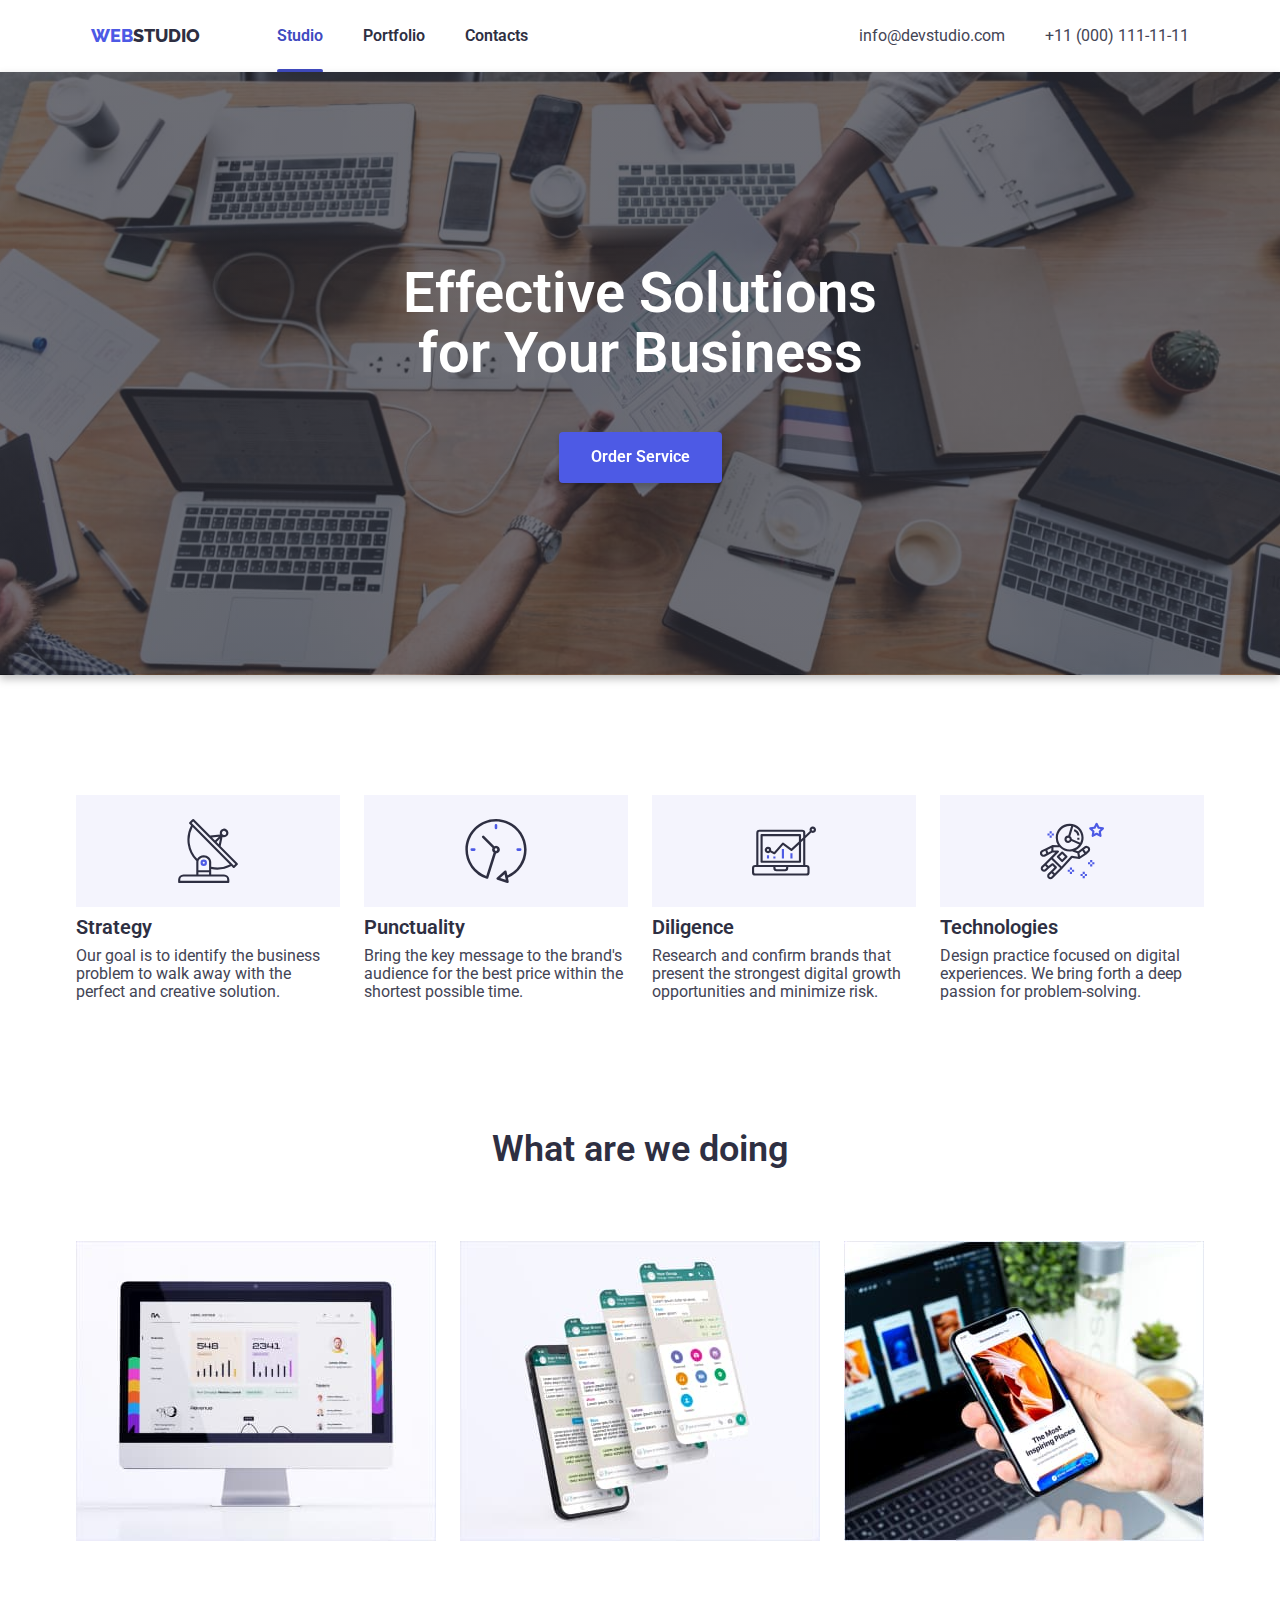
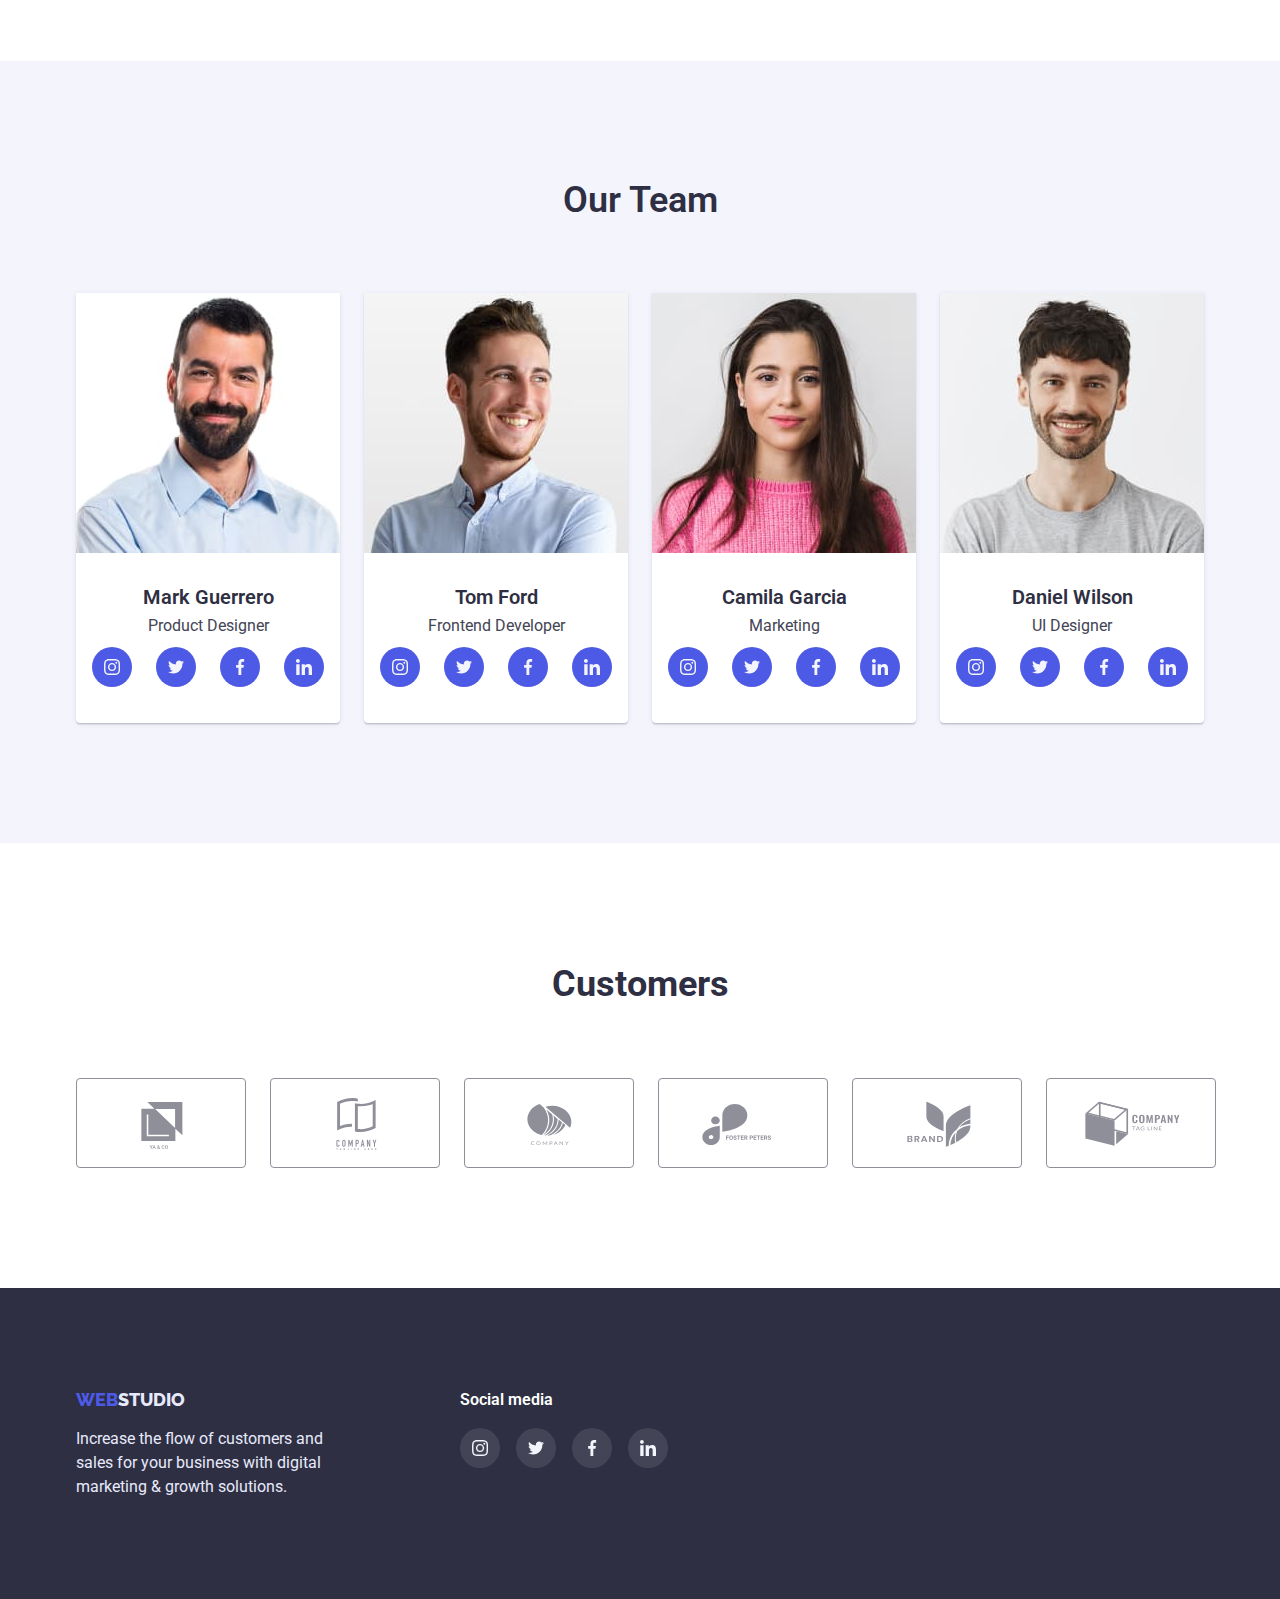
==== index.html @ 03079694 "copy HW5" ====
<!DOCTYPE html>
<html lang="en">
  <head>
    <meta charset="UTF-8" />
    <meta http-equiv="X-UA-Compatible" content="IE=edge" />
    <meta name="viewport" content="width=device-width, initial-scale=1.0" />
    <title>GoIT-HW</title>
    <link rel="stylesheet" href="./css/normalize.css" />
    <link rel="preconnect" href="https://fonts.googleapis.com" />
    <link rel="preconnect" href="https://fonts.gstatic.com" crossorigin />
    <link
      href="https://fonts.googleapis.com/css2?family=Raleway:wght@700&family=Roboto:wght@400;500;700;900&display=swap"
      rel="stylesheet"
    />
    <link rel="stylesheet" href="./css/styles.css" />
  </head>
  <body>
    <header class="header">
      <div class="container main-nav">
        <nav class="header-nav">
          <a class="webstudio link" href="./index.html"
            ><span class="web">web</span>studio</a
          >
          <ul class="menu list">
            <li>
              <a class="menu-item link current-page" href="./index.html"
                >Studio</a
              >
            </li>
            <li>
              <a class="menu-item link" href="./portfolio.html">Portfolio</a>
            </li>
            <li>
              <a class="menu-item link" href="">Contacts</a>
            </li>
          </ul>
        </nav>
        <div class="header-container">
          <ul class="contacts list">
            <li>
              <a class="contact link" href="mailto:info@devstudio.com"
                >info@devstudio.com</a
              >
            </li>
            <li>
              <a class="contact link" href="tel:+110001111111"
                >+11 (000) 111-11-11</a
              >
            </li>
          </ul>
        </div>
      </div>
    </header>
    <main>
      <section class="section primary-section">
        <div class="container">
          <div class="primary-section-container">
            <h1 class="primary-title">Effective Solutions for Your Business</h1>
            <button class="primary-btn" type="button" data-modal-open>
              Order Service
            </button>
          </div>
        </div>
      </section>

      <section class="section advantages-section">
        <div class="container">
          <h2 class="visually-hidden">Advantages</h2>
          <ul class="advantages list">
            <li class="advantages-item strategy">
              <svg class="svg-icon">
                <use href="./images/symbol-defs.svg#icon-antenna-1"></use>
              </svg>
              <h3 class="section-title">Strategy</h3>
              <p class="paragraph">
                Our goal is to identify the business problem to walk away with
                the perfect and creative solution.
              </p>
            </li>
            <li class="advantages-item punctuality">
              <svg class="svg-icon">
                <use href="./images/symbol-defs.svg#icon-clock-1"></use>
              </svg>
              <h3 class="section-title">Punctuality</h3>
              <p class="paragraph">
                Bring the key message to the brand's audience for the best price
                within the shortest possible time.
              </p>
            </li>
            <li class="advantages-item diligence">
              <svg class="svg-icon">
                <use href="./images/symbol-defs.svg#icon-diagram-1"></use>
              </svg>
              <h3 class="section-title">Diligence</h3>
              <p class="paragraph">
                Research and confirm brands that present the strongest digital
                growth opportunities and minimize risk.
              </p>
            </li>
            <li class="advantages-item technologies">
              <svg class="svg-icon">
                <use href="./images/symbol-defs.svg#icon-astronaut-1"></use>
              </svg>
              <h3 class="section-title">Technologies</h3>
              <p class="paragraph">
                Design practice focused on digital experiences. We bring forth a
                deep passion for problem-solving.
              </p>
            </li>
          </ul>
        </div>
      </section>
      <section class="section work-section">
        <div class="container">
          <h2 class="secondary-title">What are we doing</h2>
          <ul class="work list">
            <li>
              <img src="./images/1.jpg" alt="sites" width="360" />
            </li>
            <li>
              <img src="./images/2.jpg" alt="apps" width="360" />
            </li>
            <li>
              <img src="./images/3.jpg" alt="design" width="360" />
            </li>
          </ul>
        </div>
      </section>
      <section class="section team-section">
        <div class="container">
          <h2 class="secondary-title">Our Team</h2>
          <ul class="team list">
            <li class="team-item">
              <img src="./images/mark4.jpg" alt="Mark Guerrero" width="264" />
              <div class="team-info">
                <h3 class="teammate">Mark Guerrero</h3>
                <p class="paragraph">Product Designer</p>
                <ul class="social-media list">
                  <li class="social-media-item">
                    <a href="" class="social-link">
                      <svg class="svg-social-media">
                        <use
                          href="./images/symbol-defs.svg#icon-instagram-1"
                        ></use>
                      </svg>
                    </a>
                  </li>
                  <li class="social-media-item">
                    <a href="" class="social-link">
                      <svg class="svg-social-media">
                        <use
                          href="./images/symbol-defs.svg#icon-twitter-1"
                        ></use>
                      </svg>
                    </a>
                  </li>
                  <li class="social-media-item">
                    <a href="" class="social-link">
                      <svg class="svg-social-media">
                        <use
                          href="./images/symbol-defs.svg#icon-facebook-1"
                        ></use>
                      </svg>
                    </a>
                  </li>
                  <li class="social-media-item">
                    <a href="" class="social-link">
                      <svg class="svg-social-media">
                        <use
                          href="./images/symbol-defs.svg#icon-linkedin-1"
                        ></use>
                      </svg>
                    </a>
                  </li>
                </ul>
              </div>
            </li>
            <li class="team-item">
              <img src="./images/ford3.jpg" alt="Tom Ford" width="264" />
              <div class="team-info">
                <h3 class="teammate">Tom Ford</h3>
                <p class="paragraph">Frontend Developer</p>
                <ul class="social-media list">
                  <li class="social-media-item">
                    <a href="" class="social-link">
                      <svg class="svg-social-media">
                        <use
                          href="./images/symbol-defs.svg#icon-instagram-1"
                        ></use>
                      </svg>
                    </a>
                  </li>
                  <li class="social-media-item">
                    <a href="" class="social-link">
                      <svg class="svg-social-media">
                        <use
                          href="./images/symbol-defs.svg#icon-twitter-1"
                        ></use>
                      </svg>
                    </a>
                  </li>
                  <li class="social-media-item">
                    <a href="" class="social-link">
                      <svg class="svg-social-media">
                        <use
                          href="./images/symbol-defs.svg#icon-facebook-1"
                        ></use>
                      </svg>
                    </a>
                  </li>
                  <li class="social-media-item">
                    <a href="" class="social-link">
                      <svg class="svg-social-media">
                        <use
                          href="./images/symbol-defs.svg#icon-linkedin-1"
                        ></use>
                      </svg>
                    </a>
                  </li>
                </ul>
              </div>
            </li>
            <li class="team-item">
              <img src="./images/camila1.jpg" alt="Camila Garcia" width="264" />
              <div class="team-info">
                <h3 class="teammate">Camila Garcia</h3>
                <p class="paragraph">Marketing</p>
                <ul class="social-media list">
                  <li class="social-media-item">
                    <a href="" class="social-link">
                      <svg class="svg-social-media">
                        <use
                          href="./images/symbol-defs.svg#icon-instagram-1"
                        ></use>
                      </svg>
                    </a>
                  </li>
                  <li class="social-media-item">
                    <a href="" class="social-link">
                      <svg class="svg-social-media">
                        <use
                          href="./images/symbol-defs.svg#icon-twitter-1"
                        ></use>
                      </svg>
                    </a>
                  </li>
                  <li class="social-media-item">
                    <a href="" class="social-link">
                      <svg class="svg-social-media">
                        <use
                          href="./images/symbol-defs.svg#icon-facebook-1"
                        ></use>
                      </svg>
                    </a>
                  </li>
                  <li class="social-media-item">
                    <a href="" class="social-link">
                      <svg class="svg-social-media">
                        <use
                          href="./images/symbol-defs.svg#icon-linkedin-1"
                        ></use>
                      </svg>
                    </a>
                  </li>
                </ul>
              </div>
            </li>
            <li class="team-item">
              <img src="./images/daniel2.jpg" alt="Daniel Wilson" width="264" />
              <div class="team-info">
                <h3 class="teammate">Daniel Wilson</h3>
                <p class="paragraph">UI Designer</p>
                <ul class="social-media list">
                  <li class="social-media-item">
                    <a href="" class="social-link">
                      <svg class="svg-social-media">
                        <use
                          href="./images/symbol-defs.svg#icon-instagram-1"
                        ></use>
                      </svg>
                    </a>
                  </li>
                  <li class="social-media-item">
                    <a href="" class="social-link">
                      <svg class="svg-social-media">
                        <use
                          href="./images/symbol-defs.svg#icon-twitter-1"
                        ></use>
                      </svg>
                    </a>
                  </li>
                  <li class="social-media-item">
                    <a href="" class="social-link">
                      <svg class="svg-social-media">
                        <use
                          href="./images/symbol-defs.svg#icon-facebook-1"
                        ></use>
                      </svg>
                    </a>
                  </li>
                  <li class="social-media-item">
                    <a href="" class="social-link">
                      <svg class="svg-social-media">
                        <use
                          href="./images/symbol-defs.svg#icon-linkedin-1"
                        ></use>
                      </svg>
                    </a>
                  </li>
                </ul>
              </div>
            </li>
          </ul>
        </div>
      </section>
      <section class="section customers-section">
        <div class="container">
          <h2 class="customers-title">Customers</h2>
          <div class="customers-container">
            <ul class="customers list">
              <li class="customers-list-item">
                <a href="" class="customers-link">
                  <svg class="customers-svg">
                    <use href="./images/symbol-defs.svg#icon-Logo"></use>
                  </svg>
                </a>
              </li>
              <li class="customers-list-item">
                <a href="" class="customers-link"
                  ><svg class="customers-svg">
                    <use href="./images/symbol-defs.svg#icon-Logo-1"></use></svg
                ></a>
              </li>
              <li class="customers-list-item">
                <a href="" class="customers-link">
                  <svg class="customers-svg">
                    <use href="./images/symbol-defs.svg#icon-Logo-2"></use>
                  </svg>
                </a>
              </li>
              <li class="customers-list-item">
                <a href="" class="customers-link">
                  <svg class="customers-svg">
                    <use href="./images/symbol-defs.svg#icon-Logo-3"></use>
                  </svg>
                </a>
              </li>
              <li class="customers-list-item">
                <a href="" class="customers-link">
                  <svg class="customers-svg">
                    <use href="./images/symbol-defs.svg#icon-Logo-4"></use>
                  </svg>
                </a>
              </li>
              <li class="customers-list-item">
                <a href="" class="customers-link">
                  <svg class="customers-svg">
                    <use href="./images/symbol-defs.svg#icon-Logo-5"></use>
                  </svg>
                </a>
              </li>
            </ul>
          </div>
        </div>
      </section>
    </main>
    <footer class="footer">
      <div class="container">
        <div class="footer-container">
          <div class="footer-block">
            <a class="web-studio link" href="./index.html"
              ><span class="web">web</span>studio</a
            >
            <p class="footer-info">
              Increase the flow of customers and sales for your business with
              digital marketing & growth solutions.
            </p>
          </div>
          <div class="social-media-footer">
            <p class="social-media-title">Social media</p>
            <ul class="social-media-list list">
              <li class="social-media-item">
                <a href="" class="footer-link">
                  <svg class="svg-footer">
                    <use href="./images/symbol-defs.svg#icon-instagram-2"></use>
                  </svg>
                </a>
              </li>
              <li class="social-media-item">
                <a href="" class="footer-link">
                  <svg class="svg-footer">
                    <use href="./images/symbol-defs.svg#icon-twitter-2"></use>
                  </svg>
                </a>
              </li>
              <li class="social-media-item">
                <a href="" class="footer-link">
                  <svg class="svg-footer">
                    <use href="./images/symbol-defs.svg#icon-facebook-2"></use>
                  </svg>
                </a>
              </li>
              <li class="social-media-item">
                <a href="" class="footer-link">
                  <svg class="svg-footer">
                    <use href="./images/symbol-defs.svg#icon-linkedin-2"></use>
                  </svg>
                </a>
              </li>
            </ul>
          </div>
        </div>
      </div>
    </footer>
    <div class="backdrop is-hidden" data-modal>
      <div class="modal">
        <button type="button" class="close-modal" data-modal-close>
          <svg class="svg-modal">
            <use href="./images/symbol-defs.svg#icon-close"></use>
          </svg>
        </button>
      </div>
    </div>
    <script src="./js/modal.js"></script>
  </body>
</html>
---- css/styles.css ----
/* Base Styles */

:root {
  --primarybrand: #4d5ae5;
  --dark: #2e2f42;
  --success: #31d0aa;
  --text: #434455;
  --subtletext: #8e8f99;
  --accent: #e7e9fc;
  --light: #f4f4fd;
  --primary-white: #ffffff;
  --pressed-state: #404bbf;
  --modal-overlay: #2e2f42;
  --hero-background: #2e2f42;
}
body {
  background-color: #ffffff;
  color: var(--dark);
  font-family: Roboto, sans-serif;
}
h1,
h2,
h3,
h4,
h5,
h6,
p {
  margin: 0;
}
ul {
  margin: 0;
  padding: 0;
}

img {
  display: block;
  max-width: 100%;
  height: auto;
}

.list {
  list-style: none;
}
.link {
  text-decoration: none;
}

.section {
  padding: 120px 0 120px 0;
}

.container {
  width: 1158px;
  justify-content: center;
  margin-left: auto;
  margin-right: auto;
  padding-left: 15px;
  padding-right: 15px;
}
/* MAIN PAGE */

/* Header */
.header {
  height: 72px;
  padding: 24px 0 24px 0;
}

.main-nav {
  display: flex;
  align-items: center;
}

.header-nav {
  display: flex;
  align-items: center;
}
.webstudio,
.web-studio {
  font-family: Raleway, sans-serif;
  font-style: normal;
  font-weight: 800;
  font-size: 18px;
  line-height: 1.3;
  color: var(--dark);
}
.web-studio {
  color: var(--accent);
}

.web {
  color: var(--primarybrand);
}
.webstudio,
.web-studio {
  text-transform: uppercase;
}

.menu {
  display: flex;
  align-items: center;
  gap: 40px;
  margin-left: 77px;
}

.menu-item {
  font-weight: 600;
  font-size: 16px;
  line-height: 1.5;
  color: var(--dark);
  padding-top: 24px;
  padding-bottom: 28px;
  position: relative;
  transition-property: color;
  transition-duration: 250ms;
  transition-timing-function: cubic-bezier(0.4, 0, 0.2, 1);
}

.current-page {
  color: var(--pressed-state);
}

.current-page::after {
  position: absolute;
  content: "";
  left: 0;
  bottom: 0;
  display: block;
  width: 100%;
  height: 4px;
  border-radius: 2px;
  background-color: var(--pressed-state);
}

.menu-item:hover,
.menu-item:focus {
  color: var(--text);
}

.menu-item:active {
  color: var(--primarybrand);
}

.contacts {
  list-style: none;
  display: flex;
  gap: 40px;
  margin-left: 331px;
  padding-left: 0;
}

.contact {
  transition-property: color;
  transition-duration: 250ms;
  transition-timing-function: cubic-bezier(0.4, 0, 0.2, 1);
}

.contact,
.section-type {
  font-size: 16px;
  line-height: 1.5;
  color: var(--text);
}
.contact:hover,
.contact:focus {
  color: var(--primarybrand);
}

.paragraph {
  color: var(--text);
}

/* Primary Section - Effective Solutions for Your Business */

.primary-section {
  background-color: var(--dark);
  background-image: linear-gradient(
      RGBA(47, 48, 58, 0.7),
      RGBA(47, 48, 58, 0.7)
    ),
    url(../images/people-office\ 1.jpg);
  background-repeat: no-repeat;
  background-size: cover;
  max-width: 1440px;
  background-position: 50% 50%;

  filter: drop-shadow(0px 4px 4px rgba(0, 0, 0, 0.25));
  padding: 192px 0 192px 0;
  margin-left: auto;
  margin-right: auto;
}
.primary-section-container {
  box-sizing: border-box;
  align-items: center;
}

.primary-title {
  font-weight: 600;
  font-size: 56px;
  line-height: 1.07;
  color: var(--primary-white);
  text-align: center;
  margin: 0 auto;
  max-width: 492px;
  align-items: center;
}

.visually-hidden {
  position: absolute;
  white-space: nowrap;
  width: 1px;
  height: 1px;
  overflow: hidden;
  border: 0;
  padding: 0;
  clip: rect(0 0 0 0);
  clip-path: inset(50%);
  margin: -1px;
}

.secondary-title {
  font-weight: 600;
  font-size: 36px;
  line-height: 1.1;
  margin-bottom: 72px;
  text-align: center;
}

.primary-btn {
  font-family: Roboto, sans-serif;
  font-style: normal;
  font-weight: 600;
  font-size: 16px;
  line-height: 1.17;
  color: var(--primary-white);
  background-color: var(--primarybrand);
  text-align: center;
  cursor: pointer;
  box-shadow: 0px 4px 4px rgba(0, 0, 0, 0.15);
  border-radius: 4px;
  display: block;
  border: none;
  margin: 48px auto auto auto;
  align-items: center;
  padding: 16px 32px 16px 32px;
}

.primary-btn:hover,
.primary-btn:focus {
  box-shadow: 0px 1px 6px rgba(46, 47, 66, 0.08),
    0px 1px 1px rgba(46, 47, 66, 0.16), 0px 2px 1px rgba(46, 47, 66, 0.08);
  border-radius: 4px;
  background-color: var(--pressed-state);
  transition-property: background-color, box-shadow;
  transition-duration: 250ms;
  transition-timing-function: cubic-bezier(0.4, 0, 0.2, 1);
}

.primary-btn:active {
  background: #404bbf;
  box-shadow: 0px 4px 4px rgba(0, 0, 0, 0.15);
  border-radius: 4px;
}

/* ADVANTAGES SECTION */
.section-title {
  font-weight: 600;
  font-size: 20px;
  line-height: 1.2;
  margin-bottom: 8px;
  color: var(--dark);
}

.advantages {
  display: flex;
  gap: 24px;
  padding: 0;
}

.advantages-item {
  width: 264px;
}

.svg-icon {
  display: flex;
  height: 112px;
  width: 264px;
  margin-bottom: 8px;
  background-color: var(--light);
  padding: 24px 100px;
}

/* WORK SECTION */

.work-section {
  padding-top: 0;
}
.work {
  display: flex;
  flex-wrap: wrap;
  gap: 24px;
  padding: 0;
  margin: 0;
}

/* TEAM SECTION */

.team {
  display: flex;
  align-items: center;
  gap: 24px;
}

.team-section {
  background-color: var(--light);
}
.team-item {
  background-color: var(--primary-white);
  box-shadow: 0px 1px 6px rgba(46, 47, 66, 0.08),
    0px 1px 1px rgba(46, 47, 66, 0.16), 0px 2px 1px rgba(46, 47, 66, 0.08);
  border-radius: 0px 0px 4px 4px;
}
.teammate {
  font-weight: 600;
  font-size: 20px;
  line-height: 1.2;
}
.team-info {
  text-align: center;
  margin: 32px 16px 32px 16px;
}
.paragraph {
  margin-top: 8px;
  margin-bottom: 8px;
}

.social-media {
  display: flex;
  align-items: center;
  gap: 24px;
  width: 232px;
  height: 48px;
}
.social-media-item {
  display: flex;
  /* box-shadow: 0px 1px 6px rgba(46, 47, 66, 0.08), 0px 1px 1px rgba(46, 47, 66, 0.16), 0px 2px 1px rgba(46, 47, 66, 0.08);
border-radius: 0px 0px 4px 4px; */
}

.social-link {
  display: flex;
  align-items: center;
  justify-content: center;
  background-color: var(--primarybrand);
  border-radius: 50%;
  transition-property: background-color;
  transition-duration: 250ms;
  transition-timing-function: cubic-bezier(0.4, 0, 0.2, 1);
}
.social-link:hover,
.social-link:focus {
  background-color: var(--pressed-state);
}

.svg-social-media {
  display: flex;
  width: 40px;
  height: 40px;
  padding: 12px;
  fill: currentColor;
}

/* CUSTOMERS SECTION */

.customers-title {
  font-weight: 700;
  font-size: 36px;
  line-height: 1.18;
  margin-bottom: 72px;
  text-align: center;
}

.customers {
  display: flex;
  align-items: center;
  gap: 24px;
}

/* .customers-list-item {
  display: flex;
  width: 168px;
  height: 88px;
  padding: 16px 32px;
} */

.customers-container {
  display: flex;
  flex-wrap: wrap;
}

.customers-link {
  display: flex;
  align-items: center;
  justify-content: center;
  border: 1px solid var(--subtletext);
  color: var(--subtletext);
  border-radius: 4px;
  background-color: var(--primary-white);
  transition-property: color, border;
  transition-duration: 250ms;
  transition-timing-function: cubic-bezier(0.4, 0, 0.2, 1);
}

.customers-link:hover,
.customers-link:focus {
  border: 1px solid var(--pressed-state);
  color: var(--pressed-state);
}
.customers-svg {
  display: flex;
  height: 88px;
  width: 168px;
  fill: currentColor;
  padding: 16px 32px;
}

/* Footer */

.footer {
  background-color: var(--dark);
  padding-top: 100px;
  padding-bottom: 100px;
}

.footer-info {
  font-size: 16px;
  line-height: 1.5;
  color: var(--accent);
  margin-top: 16px;
}

.footer-container {
  display: flex;
  gap: 120px;
}

.footer-block {
  width: 264px;
}

.social-media-title {
  font-weight: 600;
  font-size: 16px;
  line-height: 1.5;
  color: var(--primary-white);
  margin-bottom: 16px;
}

.social-media-footer {
  /* padding-left: 120px; */
}
.social-media-list {
  display: flex;
  align-items: center;
  gap: 16px;
  padding: 0;
}

.svg-footer {
  display: flex;
  width: 40px;
  height: 40px;
  padding: 12px;
  fill: currentColor;
  /* border-radius: 50%; */
}
.footer-link {
  display: flex;
  align-items: center;
  justify-content: center;
  background-color: rgba(255, 255, 255, 0.1);
  border-radius: 50%;
  border: none;
  transition-property: background-color;
  transition-duration: 250ms;
  transition-timing-function: cubic-bezier(0.4, 0, 0.2, 1);
}

.footer-link:hover,
.footer-link:focus {
  background-color: var(--success);
}

/* PORTFOLIO PAGE */

.button {
  background-color: var(--light);
  color: var(--primarybrand);
  border: 1px solid #e7e9fc;
  border-radius: 4px;
  cursor: pointer;
  font-family: Roboto, sans-serif;
  font-style: normal;
  font-size: 16px;
  line-height: 1.5;
  padding: 12px 24px 12px 24px;
  transition-property: background-color, box-shadow;
  transition-duration: 250ms;
  transition-timing-function: cubic-bezier(0.4, 0, 0.2, 1);
}

.button:hover,
.button:focus {
  background-color: var(--primarybrand);
  color: var(--primary-white);
  box-shadow: 0px 3px 1px rgba(0, 0, 0, 0.1), 0px 2px 1px rgba(0, 0, 0, 0.08),
    0px 2px 2px rgba(0, 0, 0, 0.12);
  border: 1px solid var(--primarybrand);
  border-radius: 4px;
}

.filter {
  display: flex;
  align-items: center;
  gap: 24px;
  padding: 0;

  justify-content: center;
}

.portfolio {
  display: flex;
  align-items: center;
  flex-wrap: wrap;
  margin-top: 72px;
  row-gap: 48px;
  column-gap: 24px;
  padding: 0;
}

.portfolio-section {
  padding: 96px 0 120px 0;
}

.portfolio-header {
  box-shadow: 0px 2px 1px rgba(46, 47, 66, 0.08),
    0px 1px 1px rgba(46, 47, 66, 0.16), 0px 1px 6px rgba(46, 47, 66, 0.08);
}

.portfolio-info {
  padding: 32px 16px;
  border: 0.5px solid var(--light);
  box-shadow: 0px 1px 6px rgba(46, 47, 66, 0.08);
  border-top: none;
  transition-property: box-shadow;
  transition-duration: 250ms;
  transition-timing-function: cubic-bezier(0.4, 0, 0.2, 1);
}

.portfolio-item:hover {
  box-shadow: 0px 1px 6px rgba(46, 47, 66, 0.08),
    0px 1px 1px rgba(46, 47, 66, 0.16), 0px 2px 1px rgba(46, 47, 66, 0.08);
}

/* Hidden Block */

.hover-text {
  font-family: Roboto, sans-serif;
  font-style: normal;
  font-size: 16px;
  line-height: 1.5;
  color: var(--light);
  padding-top: 40px;
  padding-left: 32px;
  padding-right: 32px;
}
.hover-block {
  position: absolute;
  top: 0;
  left: 0;
  width: 100%;
  height: 100%;
  background-color: var(--primarybrand);
  transform: translateY(100%);
  transition: transform 250ms cubic-bezier(0.4, 0, 0.2, 1);
}
.portfolio-item-link {
  text-decoration: none;
}
.portfolio-item-link:hover .hover-block,
.portfolio-item-link:focus .hover-block {
  transform: translateY(0);
}

.portfolio-item-box {
  position: relative;
  overflow: hidden;
}

/* Modal Window */

.backdrop {
  position: fixed;
  top: 0;
  left: 0;
  right: 0;
  bottom: 0;
  width: 100%;
  height: 100%;
  background-color: rgba(46, 47, 66, 0.4);
  opacity: 1;
  transition: opacity 250ms cubic-bezier(0.4, 0, 0.2, 1);
}

.backdrop.is-hidden {
  opacity: 0;
  pointer-events: none;
}

.modal {
  position: absolute;
  top: 50%;
  left: 50%;
  transform: translate(-50%, -50%);

  width: 408px;
  height: 576px;
  background: #fcfcfc;
  box-shadow: 0px 1px 1px rgba(0, 0, 0, 0.14), 0px 1px 3px rgba(0, 0, 0, 0.12),
    0px 2px 1px rgba(0, 0, 0, 0.2);
  border-radius: 4px;
}

.close-modal {
  position: absolute;
  top: 24px;
  right: 24px;
  display: flex;
  justify-content: center;
  align-items: center;
  background: var(--accent);
  border: 1px solid rgba(0, 0, 0, 0.1);
  border-radius: 50%;
  padding: 8px;
  cursor: pointer;
  transition-property: background-color, fill;
  transition-duration: 250ms;
  transition-timing-function: cubic-bezier(0.4, 0, 0.2, 1);
}

.close-modal:active {
  background-color: var(--pressed-state);
  fill: var(--primary-white);
}

.svg-modal {
  display: flex;
  width: 8px;
  height: 8px;
}
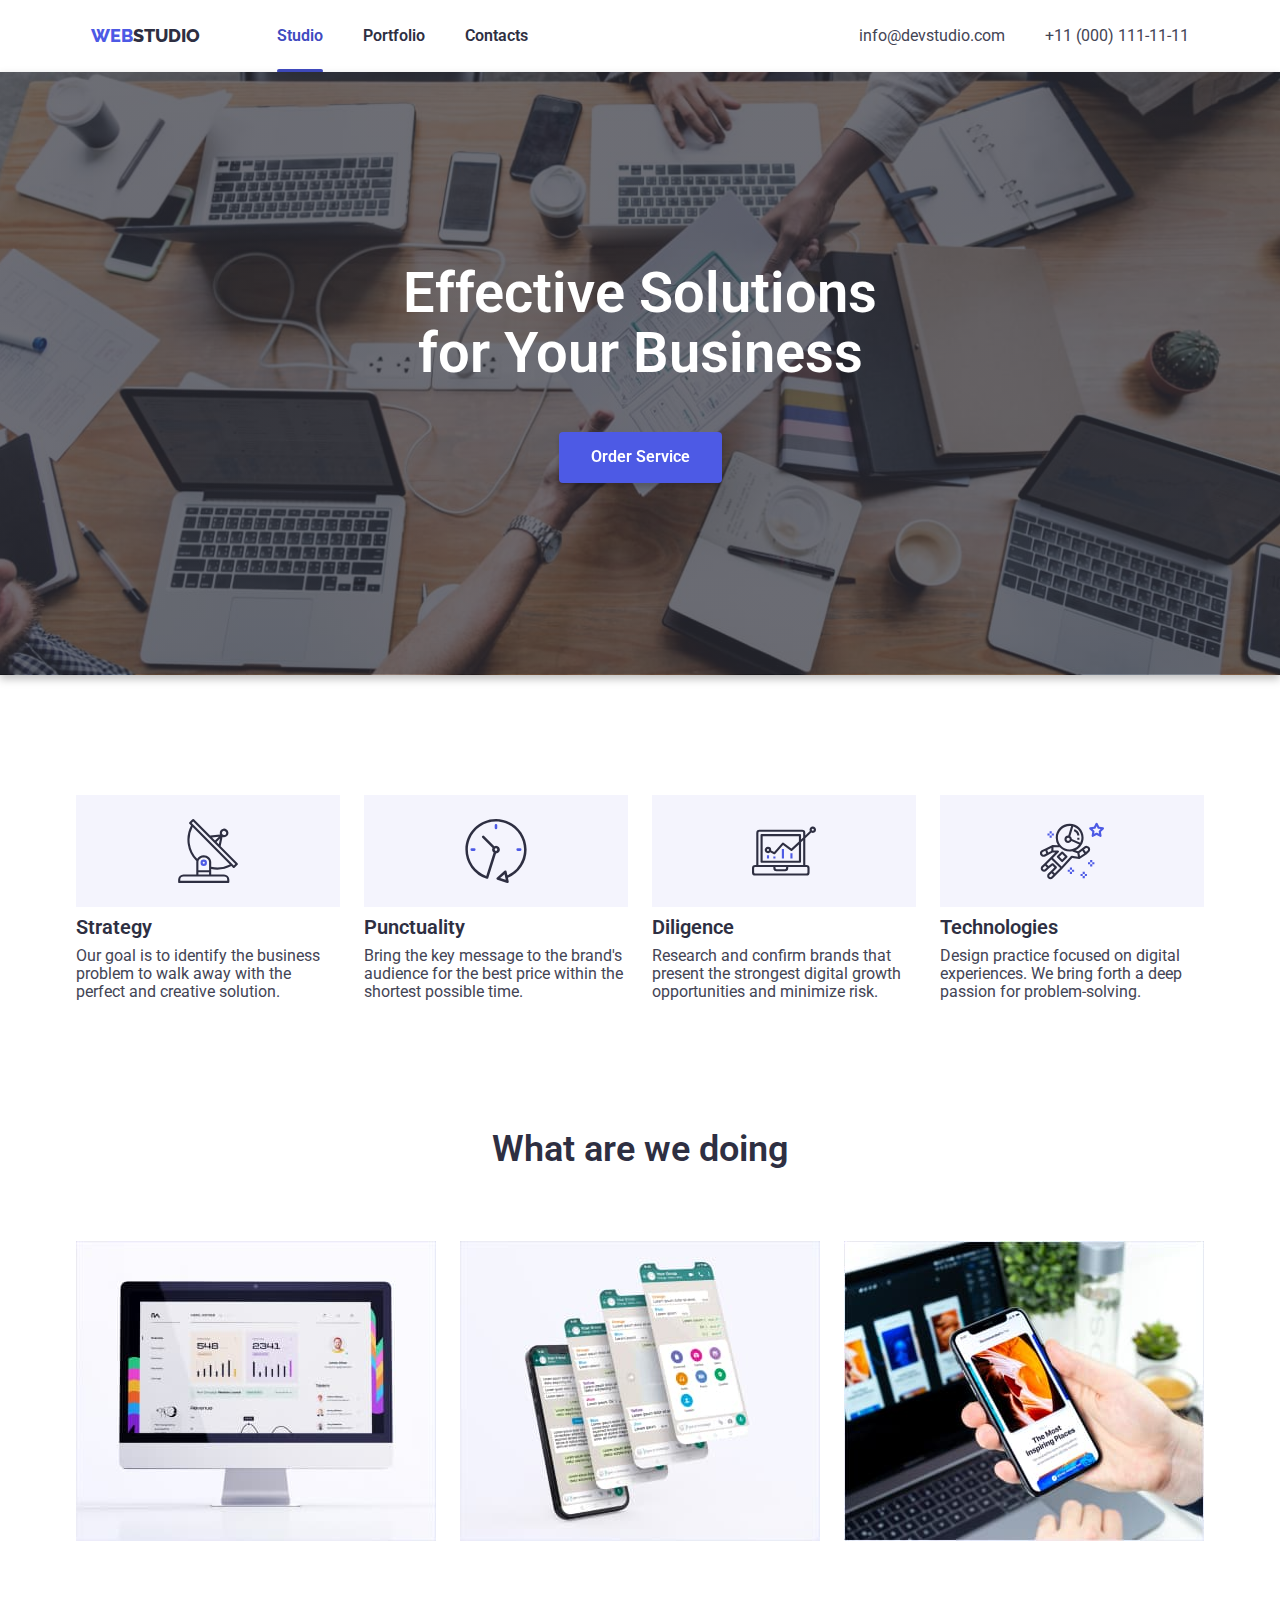
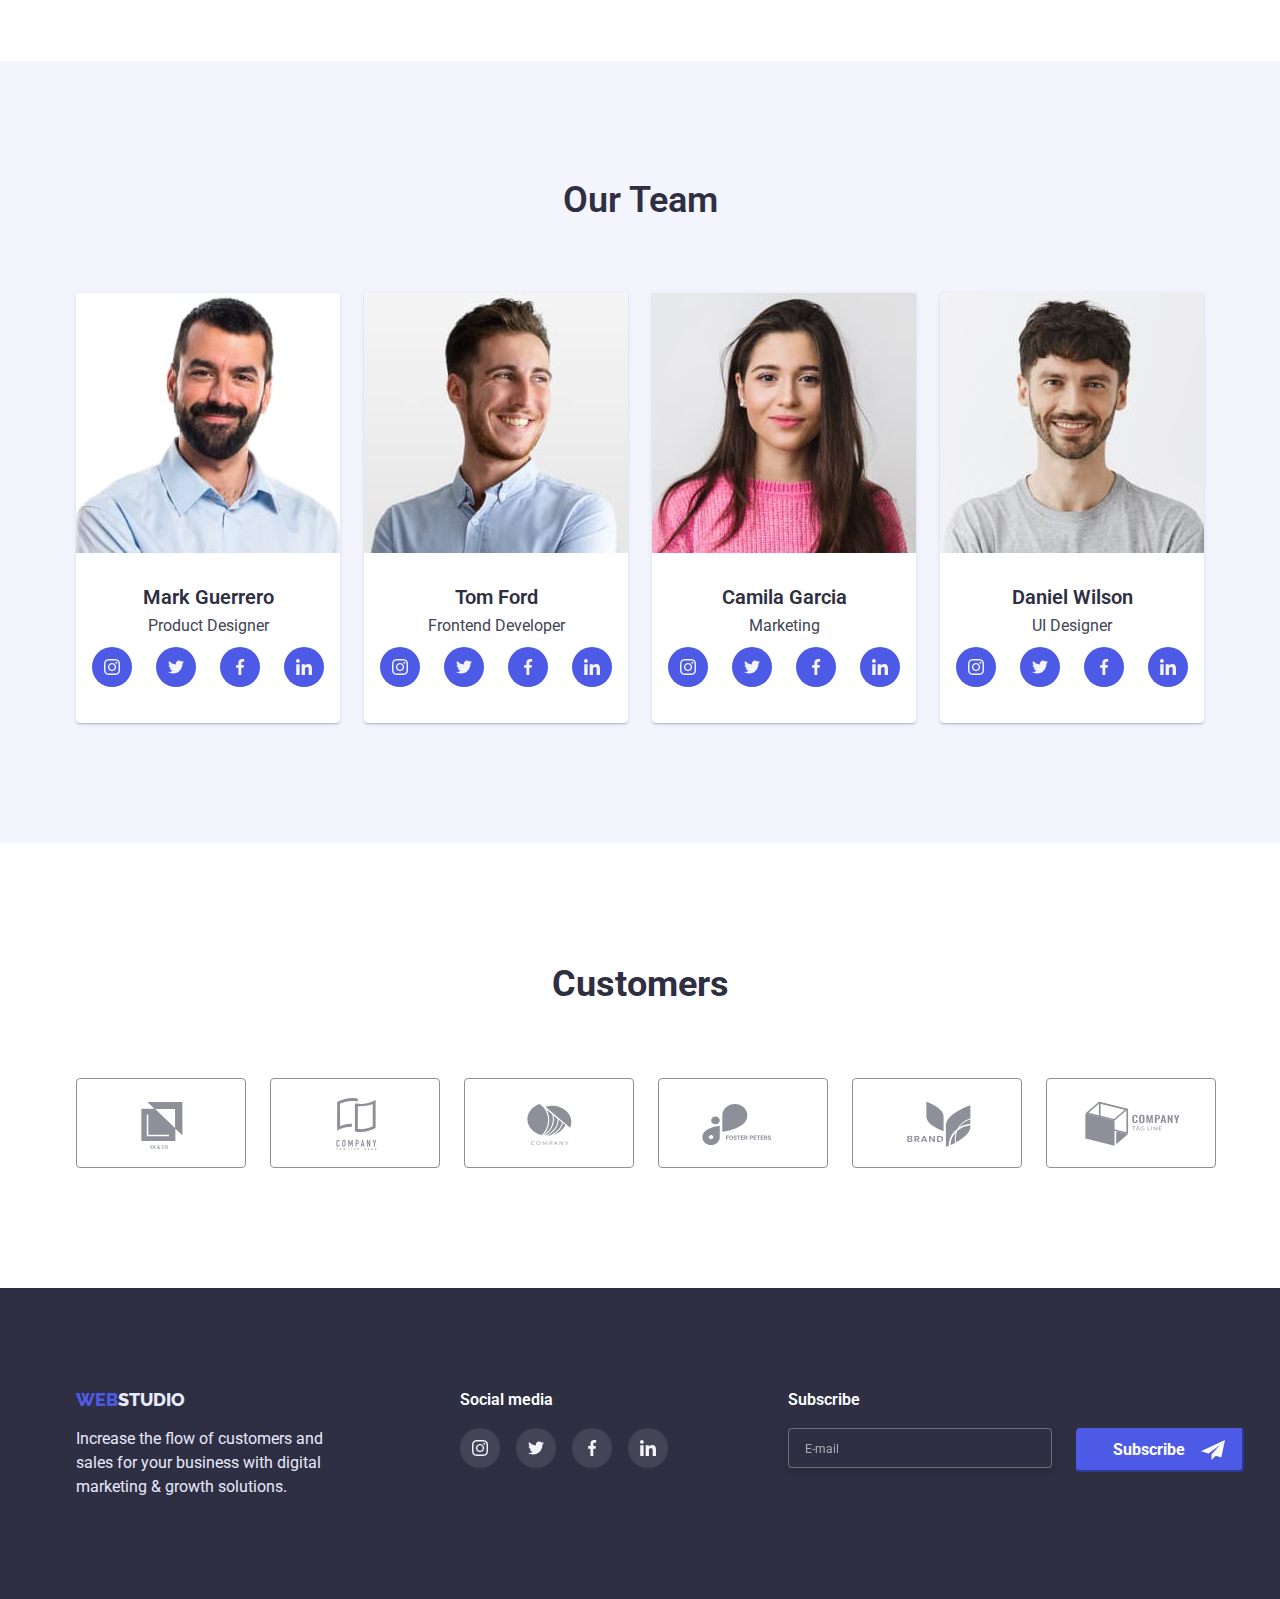
==== commit f3bb2f8e: "hw6" ====
--- a/index.html
+++ b/index.html
@@ -409,6 +409,24 @@
               </li>
             </ul>
           </div>
+          <div class="subscribe-container">
+            <p class="social-media-title">Subscribe</p>
+            <div class="subscribe-form">
+              <label
+                ><input
+                  type="email"
+                  name="email"
+                  placeholder="E-mail"
+                  class="footer-email"
+              /></label>
+              <button type="submit" class="subscribe-button">
+                <span class="subscribe-text">Subscribe</span>
+                <svg class="subscribe-svg">
+                  <use href="./images/symbol-defs.svg#icon-subscribe"></use>
+                </svg>
+              </button>
+            </div>
+          </div>
         </div>
       </div>
     </footer>
@@ -419,6 +437,60 @@
             <use href="./images/symbol-defs.svg#icon-close"></use>
           </svg>
         </button>
+        <p class="form-title">Leave your contacts and we will call you back</p>
+        <form name="order_form" class="form">
+          <label class="form-label">
+            Name
+            <div class="form-wrapper">
+              <input class="form-box" type="text" name="name" />
+              <svg class="svg-form">
+                <use href="./images/symbol-defs.svg#icon-person"></use>
+              </svg>
+            </div>
+          </label>
+          <label class="form-label">
+            Phone
+            <div class="form-wrapper">
+              <input class="form-box" type="text" name="phone" />
+              <svg class="svg-form">
+                <use href="./images/symbol-defs.svg#icon-phone"></use>
+              </svg>
+            </div>
+          </label>
+          <label class="form-label">
+            Email
+            <div class="form-wrapper">
+              <input class="form-box" type="email" name="email" /><svg
+                class="svg-form"
+              >
+                <use href="./images/symbol-defs.svg#icon-email"></use>
+              </svg>
+            </div>
+          </label>
+          <label class="form-label">
+            Comment
+            <textarea
+              name="comment"
+              class="comment"
+              placeholder="Text input"
+            ></textarea>
+          </label>
+          <label class="privacy-policy">
+            <input
+              class="checkbox-hidden"
+              type="checkbox"
+              name="accept_policy"
+            />
+            <span class="checkbox"></span>
+            <span class="privacy-policy-agreement"
+              >I accept the terms and conditions of the
+              <a class="privacy-link" href="">Privacy Policy</a>
+            </span>
+          </label>
+          <button type="submit" class="form-button">
+            <span class="send">Send</span>
+          </button>
+        </form>
       </div>
     </div>
     <script src="./js/modal.js"></script>
--- a/css/styles.css
+++ b/css/styles.css
@@ -444,7 +444,7 @@
 }
 
 .footer-block {
-  width: 264px;
+  min-width: 264px;
 }
 
 .social-media-title {
@@ -488,6 +488,59 @@
 .footer-link:hover,
 .footer-link:focus {
   background-color: var(--success);
+}
+
+.subscribe-form {
+  display: flex;
+}
+
+.footer-email {
+  min-width: 264px;
+  min-height: 40px;
+  background-color: var(--dark);
+  border: 1px solid rgba(255, 255, 255, 0.3);
+  filter: drop-shadow(0px 4px 4px rgba(0, 0, 0, 0.15));
+  border-radius: 4px;
+  padding: 0;
+  margin: 0;
+}
+input[type="email"]::placeholder {
+  padding-top: 8px;
+  padding-left: 16px;
+  font-weight: 400;
+  font-size: 12px;
+  line-height: 2;
+  color: rgba(255, 255, 255, 0.6);
+}
+
+.subscribe-button {
+  margin-left: 24px;
+  min-width: 168px;
+  min-height: 40px;
+  background-color: var(--primarybrand);
+  border-color: var(--primarybrand);
+  border-radius: 4px;
+  padding-bottom: 8px;
+  padding-top: 8px;
+  padding-left: 24px;
+  display: flex;
+  justify-content: center;
+}
+
+.subscribe-text {
+  color: var(--primary-white);
+  font-weight: 700;
+  font-size: 16px;
+  line-height: 1.5;
+  margin: 0;
+  border: none;
+}
+
+.subscribe-svg {
+  /* display: flex; */
+  width: 24px;
+  height: 24px;
+  margin-left: 16px;
 }
 
 /* PORTFOLIO PAGE */
@@ -621,13 +674,13 @@
   top: 50%;
   left: 50%;
   transform: translate(-50%, -50%);
-
   width: 408px;
-  height: 576px;
-  background: #fcfcfc;
+  height: 600px;
+  background-color: #fcfcfc;
   box-shadow: 0px 1px 1px rgba(0, 0, 0, 0.14), 0px 1px 3px rgba(0, 0, 0, 0.12),
     0px 2px 1px rgba(0, 0, 0, 0.2);
   border-radius: 4px;
+  padding: 72px 24px 24px 24px;
 }
 
 .close-modal {
@@ -645,6 +698,7 @@
   transition-property: background-color, fill;
   transition-duration: 250ms;
   transition-timing-function: cubic-bezier(0.4, 0, 0.2, 1);
+  margin-bottom: 24px;
 }
 
 .close-modal:active {
@@ -657,3 +711,148 @@
   width: 8px;
   height: 8px;
 }
+
+.form-group {
+}
+
+.form {
+  position: absolute;
+  display: flex;
+  flex-wrap: wrap;
+  gap: 8px;
+}
+
+.form-title {
+  margin-bottom: 16px;
+  font-weight: 600;
+  font-size: 16px;
+  line-height: 1.5;
+  color: var(--dark);
+  text-align: center;
+}
+
+.form-label {
+  font-weight: 400;
+  font-size: 12px;
+  line-height: 1.1;
+  color: var(--subtletext);
+}
+
+textarea {
+  width: 360px;
+  height: 120px;
+  resize: none;
+  padding-top: 8px;
+  padding-left: 16px;
+  padding-bottom: 8px;
+  padding-right: 8px;
+  border-radius: 4px;
+  border: 1px solid rgba(33, 33, 33, 0.2);
+  margin-top: 4px;
+  margin-bottom: 16px;
+}
+.privacy-policy > input {
+  appearance: none;
+}
+
+.checkbox {
+  position: absolute;
+  width: 16px;
+  height: 16px;
+  border: 1.25px solid var(--dark);
+  border-radius: 2px;
+  margin-left: 0px;
+  cursor: pointer;
+  display: block;
+  transition-duration: 250ms;
+  transition-timing-function: cubic-bezier(0.4, 0, 0.2, 1);
+}
+
+.checkbox-hidden {
+  -webkit-appearance: none;
+  appearance: none;
+  position: absolute;
+  width: 16px;
+  height: 16px;
+  margin-left: -24px;
+}
+
+.checkbox-hidden:checked + .checkbox {
+  background-image: url(../images/checkbox.svg);
+  background-position: center;
+  background-repeat: no-repeat;
+}
+
+.privacy-policy-agreement {
+  font-weight: 400;
+  font-size: 12px;
+  line-height: 1.33;
+  color: #757575;
+  margin-left: 24px;
+  margin-bottom: 24px;
+}
+.privacy-link {
+  text-decoration: none;
+  color: var(--primarybrand);
+}
+.icon-check {
+  width: 16px;
+  height: 16px;
+}
+
+.form-button {
+  position: relative;
+
+  margin: 24px 119px 24px 95px;
+  width: 50%;
+  padding: 16px 32px;
+  background-color: var(--primarybrand);
+  box-shadow: 0px 4px 4px rgba(0, 0, 0, 0.15);
+  border-radius: 4px;
+  border: none;
+  cursor: pointer;
+}
+
+.send {
+  font-weight: 600;
+  font-size: 16px;
+  line-height: 1.18;
+  text-align: center;
+  color: var(--primary-white);
+}
+
+.form-box {
+  width: 360px;
+  height: 40px;
+  margin-top: 4px;
+  padding-left: 34px;
+  border: 1px solid rgba(33, 33, 33, 0.2);
+  border-radius: 4px;
+}
+
+.form-wrapper {
+  position: relative;
+  display: block;
+}
+
+.svg-form {
+  width: 18px;
+  height: 24px;
+  position: absolute;
+  fill: var(--dark);
+  top: 50%;
+  left: 16px;
+  transform: translateY(-50%);
+  display: block;
+}
+
+.form-box:focus,
+.comment:focus {
+  outline: none;
+  border: 1px solid var(--primarybrand);
+}
+
+.form-box:focus ~ .svg-form {
+  fill: var(--primarybrand);
+  color: var(--primarybrand);
+}
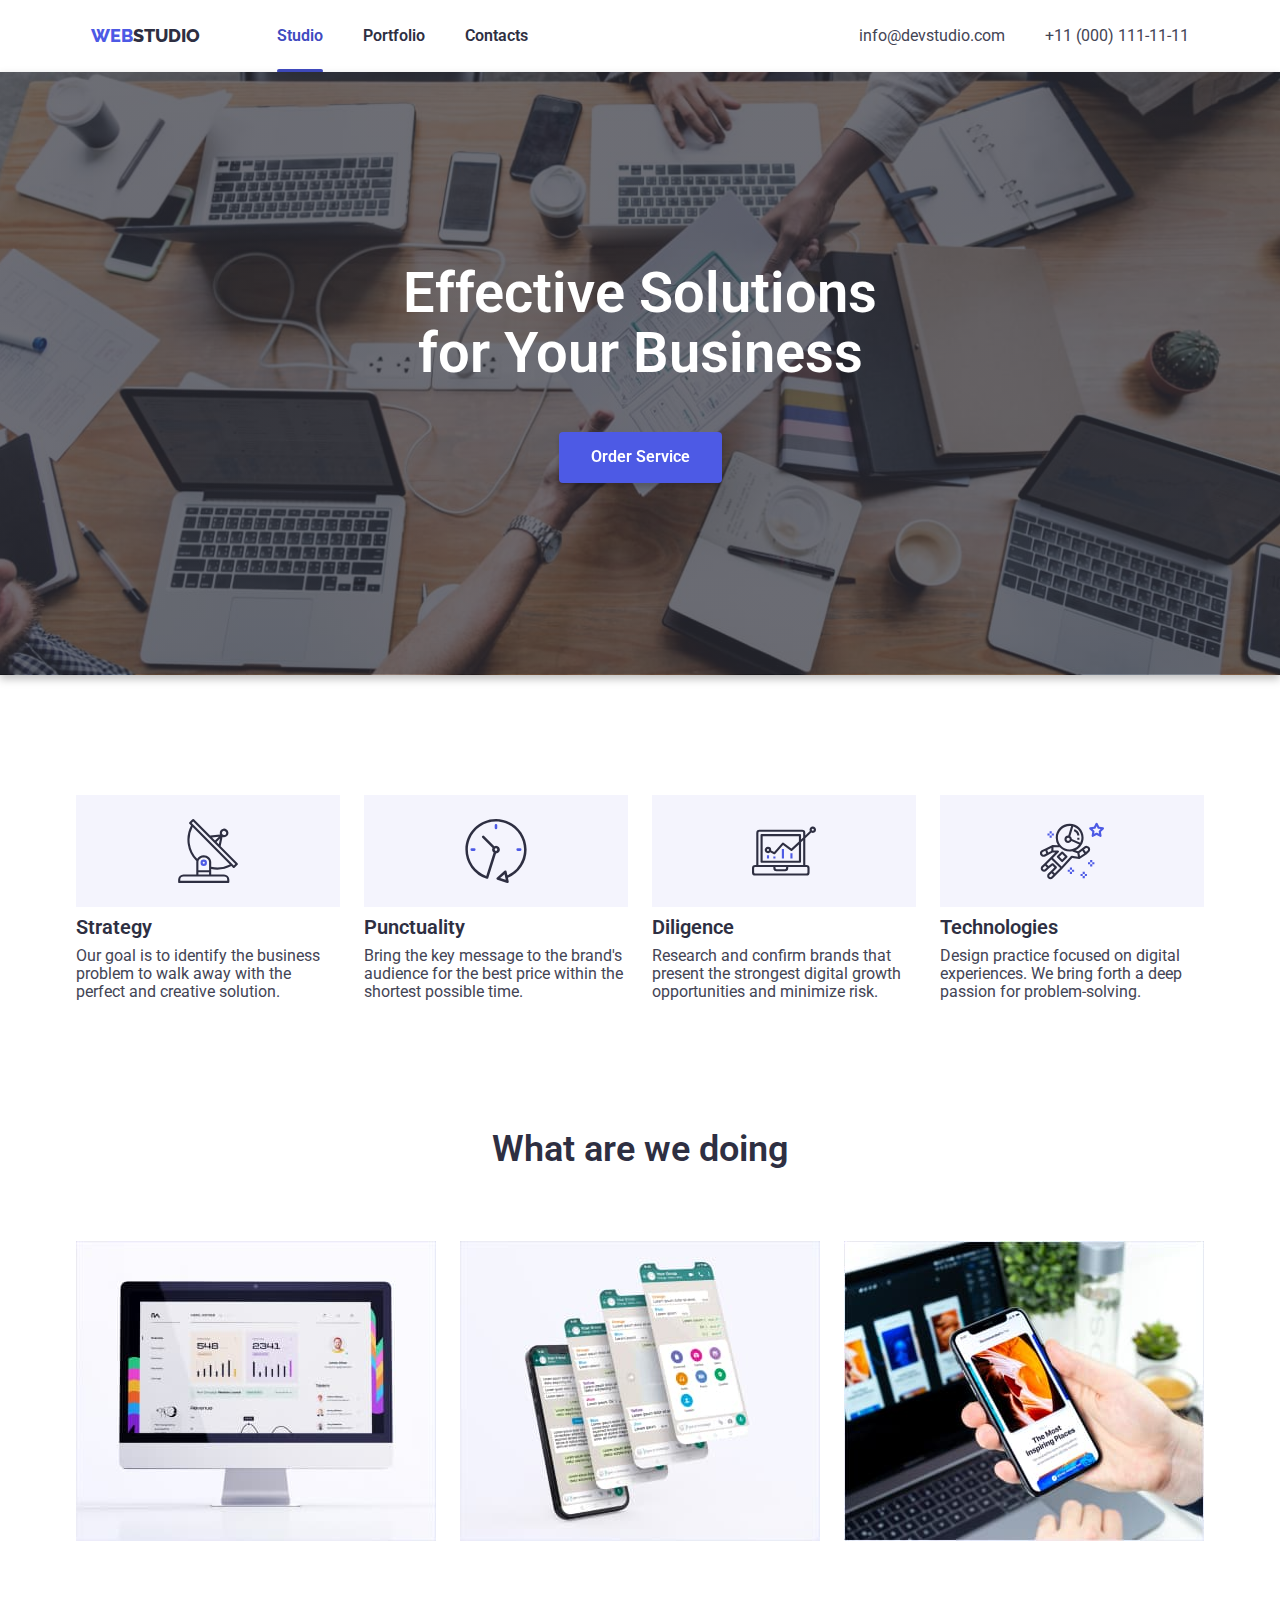
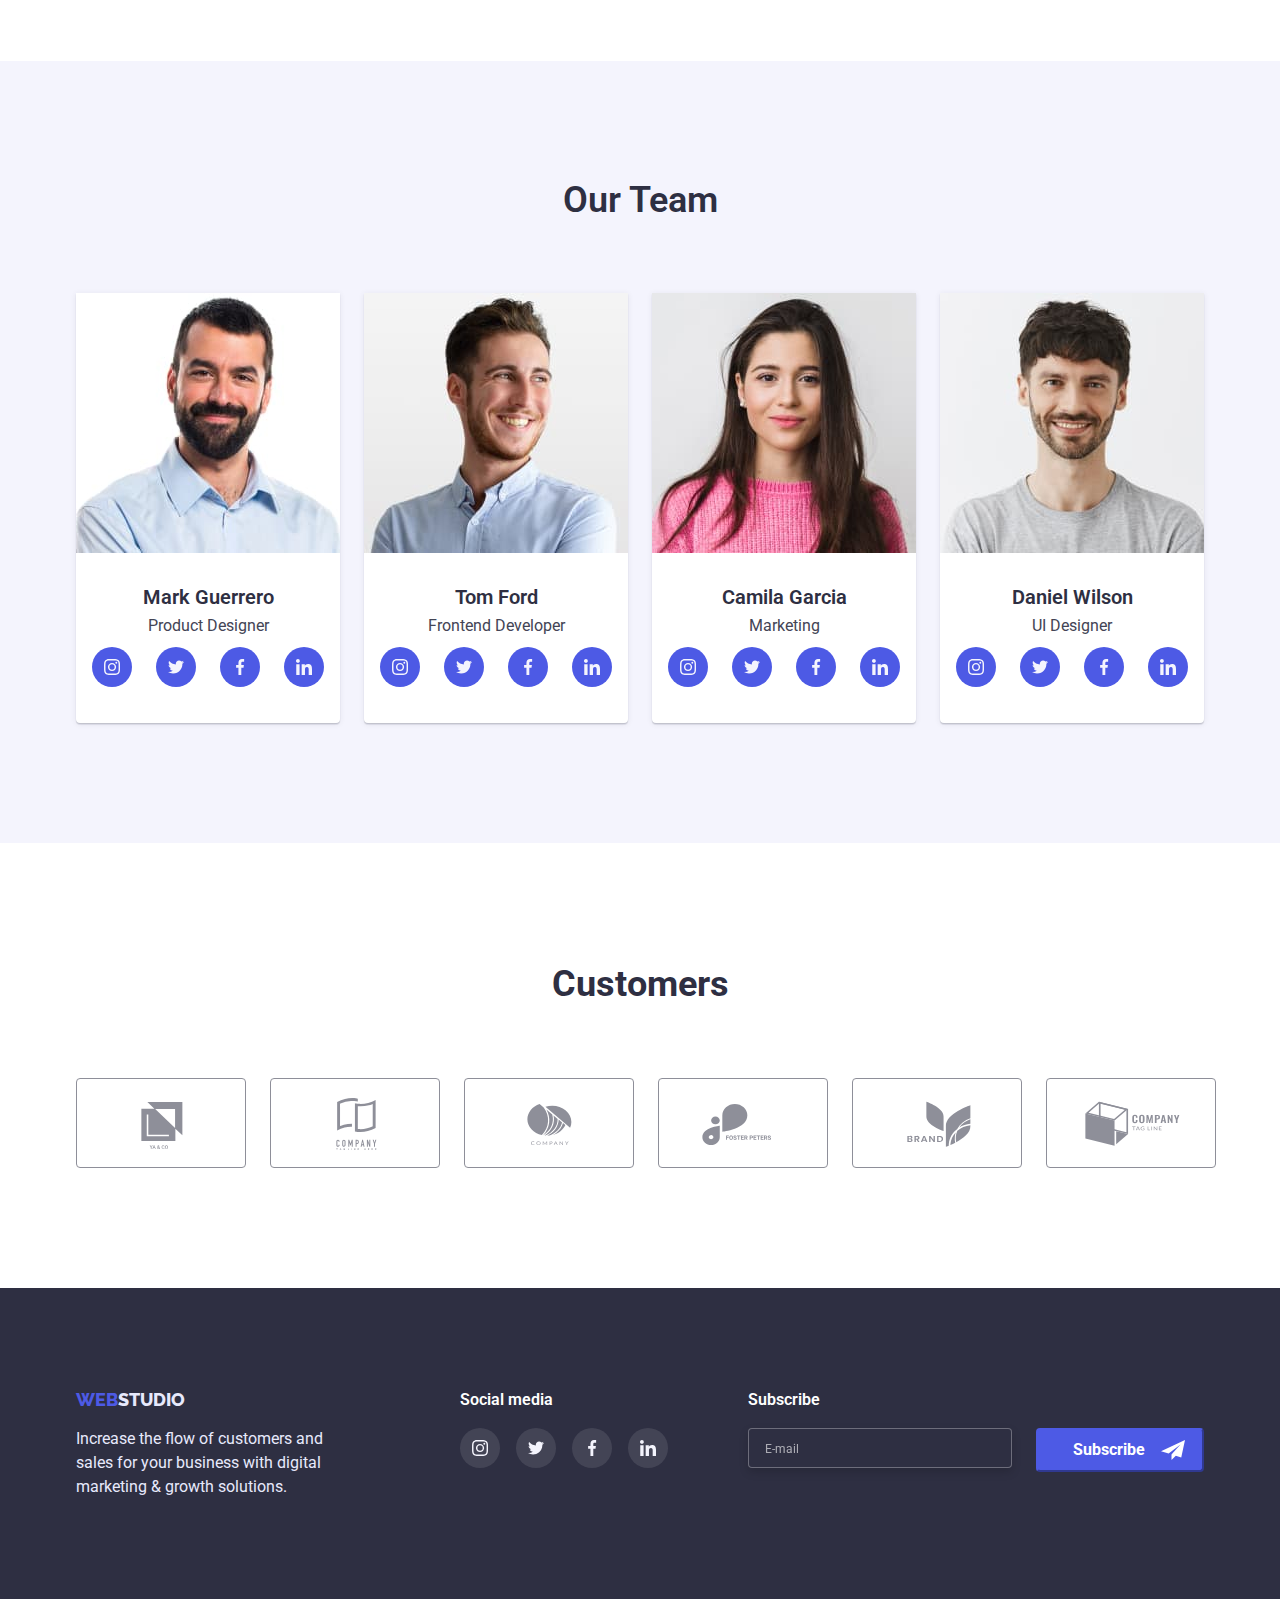
==== commit 6831463d: "fixed" ====
--- a/index.html
+++ b/index.html
@@ -411,7 +411,7 @@
           </div>
           <div class="subscribe-container">
             <p class="social-media-title">Subscribe</p>
-            <div class="subscribe-form">
+            <form class="subscribe-form">
               <label
                 ><input
                   type="email"
@@ -425,7 +425,7 @@
                   <use href="./images/symbol-defs.svg#icon-subscribe"></use>
                 </svg>
               </button>
-            </div>
+            </form>
           </div>
         </div>
       </div>
@@ -441,31 +441,31 @@
         <form name="order_form" class="form">
           <label class="form-label">
             Name
-            <div class="form-wrapper">
+            <span class="form-wrapper">
               <input class="form-box" type="text" name="name" />
               <svg class="svg-form">
                 <use href="./images/symbol-defs.svg#icon-person"></use>
               </svg>
-            </div>
+            </span>
           </label>
           <label class="form-label">
             Phone
-            <div class="form-wrapper">
+            <span class="form-wrapper">
               <input class="form-box" type="text" name="phone" />
               <svg class="svg-form">
                 <use href="./images/symbol-defs.svg#icon-phone"></use>
               </svg>
-            </div>
+            </span>
           </label>
           <label class="form-label">
             Email
-            <div class="form-wrapper">
+            <span class="form-wrapper">
               <input class="form-box" type="email" name="email" /><svg
                 class="svg-form"
               >
                 <use href="./images/symbol-defs.svg#icon-email"></use>
               </svg>
-            </div>
+            </span>
           </label>
           <label class="form-label">
             Comment
@@ -477,7 +477,7 @@
           </label>
           <label class="privacy-policy">
             <input
-              class="checkbox-hidden"
+              class="visually-hidden checkbox-hidden"
               type="checkbox"
               name="accept_policy"
             />
--- a/css/styles.css
+++ b/css/styles.css
@@ -440,7 +440,6 @@
 
 .footer-container {
   display: flex;
-  gap: 120px;
 }
 
 .footer-block {
@@ -456,7 +455,7 @@
 }
 
 .social-media-footer {
-  /* padding-left: 120px; */
+  margin-left: 120px;
 }
 .social-media-list {
   display: flex;
@@ -492,6 +491,10 @@
 
 .subscribe-form {
   display: flex;
+}
+
+.subscribe-container {
+  margin-left: 80px;
 }
 
 .footer-email {
@@ -525,6 +528,17 @@
   padding-left: 24px;
   display: flex;
   justify-content: center;
+  cursor: pointer;
+}
+
+.subscribe-button:hover {
+  box-shadow: 0px 1px 6px rgba(46, 47, 66, 0.08),
+    0px 1px 1px rgba(46, 47, 66, 0.16), 0px 2px 1px rgba(46, 47, 66, 0.08);
+  border-radius: 4px;
+  background-color: var(--pressed-state);
+  transition-property: background-color, box-shadow;
+  transition-duration: 250ms;
+  transition-timing-function: cubic-bezier(0.4, 0, 0.2, 1);
 }
 
 .subscribe-text {
@@ -803,14 +817,24 @@
 .form-button {
   position: relative;
 
-  margin: 24px 119px 24px 95px;
-  width: 50%;
+  margin: 24px auto 0;
+  width: 170px;
   padding: 16px 32px;
   background-color: var(--primarybrand);
   box-shadow: 0px 4px 4px rgba(0, 0, 0, 0.15);
   border-radius: 4px;
   border: none;
   cursor: pointer;
+}
+
+.form-button:hover {
+  box-shadow: 0px 1px 6px rgba(46, 47, 66, 0.08),
+    0px 1px 1px rgba(46, 47, 66, 0.16), 0px 2px 1px rgba(46, 47, 66, 0.08);
+  border-radius: 4px;
+  background-color: var(--pressed-state);
+  transition-property: background-color, box-shadow;
+  transition-duration: 250ms;
+  transition-timing-function: cubic-bezier(0.4, 0, 0.2, 1);
 }
 
 .send {
@@ -832,7 +856,6 @@
 
 .form-wrapper {
   position: relative;
-  display: block;
 }
 
 .svg-form {
